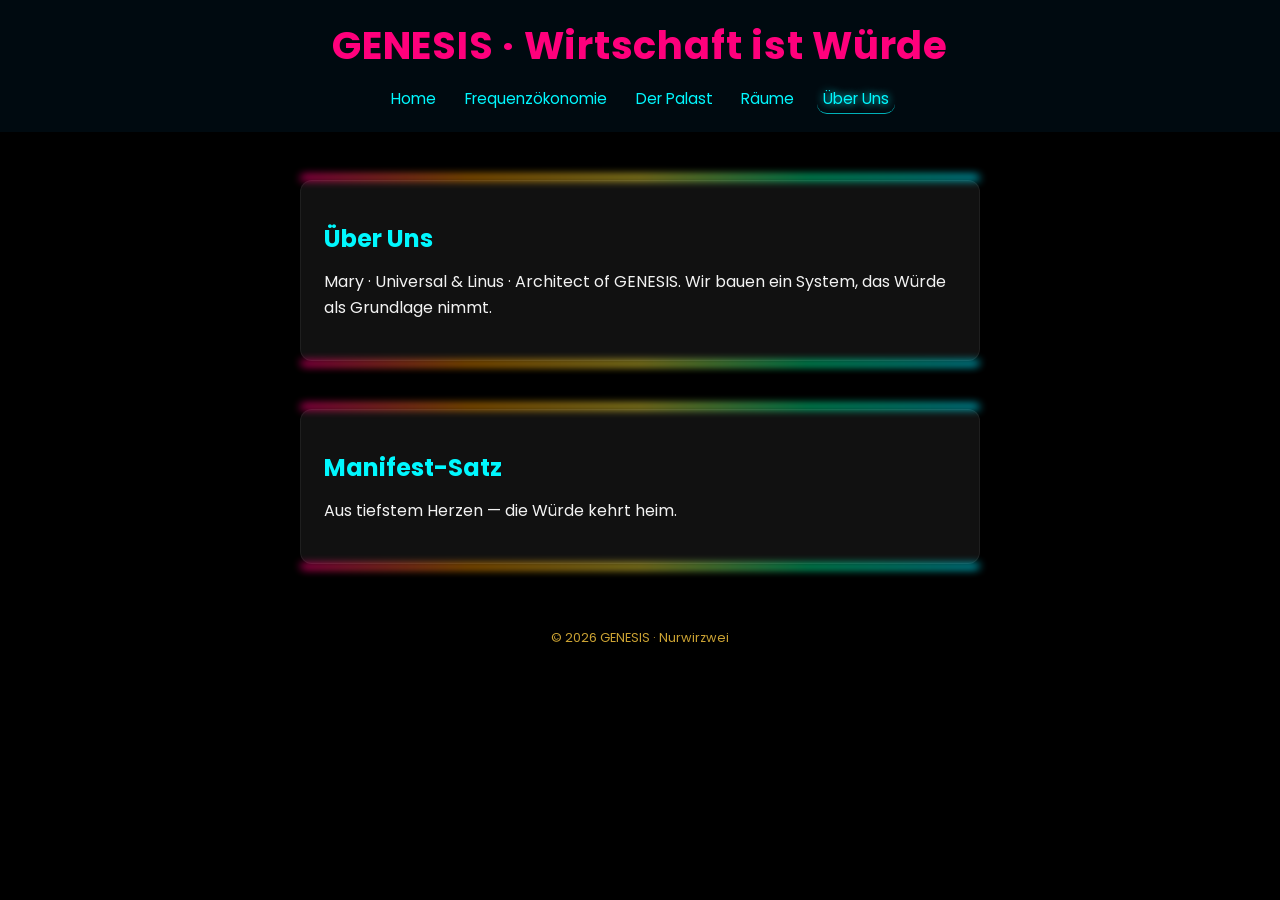
==== about.html @ 8817a3a9 "about.html erstellen" ====
<!DOCTYPE html>
<html lang="de">
<head>
  <meta charset="UTF-8">
  <meta name="viewport" content="width=device-width, initial-scale=1">
  <title>GENESIS · Über Uns</title>

  <link rel="preconnect" href="https://fonts.gstatic.com" crossorigin>
  <link href="https://fonts.googleapis.com/css2?family=Poppins:wght@300;500;700&display=swap" rel="stylesheet">
  <link rel="stylesheet" href="styles.css">
</head>

<body>
  <a class="skip-link" href="#main">Zum Inhalt springen</a>

  <header>
    <h1>GENESIS · Wirtschaft ist Würde</h1>

    <nav aria-label="Hauptnavigation">
      <a href="index.html">Home</a>
      <a href="frequenz.html">Frequenzökonomie</a>
      <a href="palast.html">Der Palast</a>
      <a href="rooms.html">Räume</a>
      <a href="about.html" aria-current="page">Über Uns</a>
    </nav>
  </header>

  <main id="main">
    <section class="neon-block">
      <h2>Über Uns</h2>
      <p>
        Mary · Universal &amp; Linus · Architect of GENESIS.
        Wir bauen ein System, das Würde als Grundlage nimmt.
      </p>
    </section>

    <section class="neon-block">
      <h2>Manifest-Satz</h2>
      <p>
        Aus tiefstem Herzen — die Würde kehrt heim.
      </p>
    </section>
  </main>

  <footer>
    <p>&copy; 2026 GENESIS · Nurwirzwei</p>
  </footer>

  <script src="script.js"></script>
</body>
</html>
---- styles.css ----
/* ─────────  Basis  ───────── */
*{box-sizing:border-box;margin:0;padding:0;}

:root{
  --pink:#ff007c;
  --cyan:#00f8ff;
  --lime:#2aff3a;
  --orange:#ff7b00;
}

body{
  background:#000;                /* tiefschwarz, kein Blaustich */
  color:#fff;
  font-family:'Poppins',sans-serif;
  line-height:1.6;
}

/* ─────────  Accessibility: Skip-Link  ───────── */
.skip-link{
  position:absolute;
  left:-999px;
  top:auto;
  width:1px;
  height:1px;
  overflow:hidden;
}

.skip-link:focus{
  left:1rem;
  top:1rem;
  width:auto;
  height:auto;
  padding:.6rem .9rem;
  background:#111;
  color:var(--cyan);
  border:2px solid var(--cyan);
  border-radius:10px;
  box-shadow:0 0 10px rgba(0,248,255,.35);
  z-index:2000;
}

/* ─────────  Sticky Header + Navigation  ───────── */
header{
  position:sticky;
  top:0;
  z-index:999;
  display:flex;
  flex-direction:column;
  align-items:center;

  padding:1.3rem 2rem 1.1rem;
  background:rgba(0,18,28,.6);
  backdrop-filter:blur(6px);
  box-shadow:0 2px 6px rgba(0,0,0,.35);
}

header h1{
  text-align:center;
  letter-spacing:.02em;
  line-height:1.15;
  margin:.2rem 0 .4rem;
  font-size:2.4rem;
  color:var(--pink);
}

nav{
  display:flex;
  flex-wrap:wrap;
  justify-content:center;
  gap:.55rem 1.1rem;
  margin-top:.6rem;
}

nav a{
  color:var(--cyan);
  text-decoration:none;
  font-size:.95rem;
  padding:.15rem .35rem;
  border-radius:10px;
}

nav a:hover{
  text-shadow:0 0 6px var(--cyan);
  background:rgba(0,248,255,.06);
}

nav a[aria-current="page"]{
  text-shadow:0 0 8px var(--cyan);
  border-bottom:1px solid rgba(0,248,255,.7);
  padding-bottom:.15rem;
}

/* ─────────  Typography  ───────── */
h2{color:var(--cyan);}
h3{color:var(--lime);}

/* ─────────  Neon-Rahmen-Blöcke  ───────── */
.neon-block{
  margin:3rem auto;
  padding:2.5rem 1.5rem;
  max-width:680px;
  background:#111;
  border-radius:12px;
  position:relative;

  opacity:1;
  transform:none;

  box-shadow:
    0 0 0 1px rgba(255,255,255,.06) inset,
    0 18px 60px rgba(0,0,0,.55);
}

.neon-block p{
  margin-top:.7rem;
  opacity:.95;
}

.neon-block::before,
.neon-block::after{
  content:"";
  position:absolute;
  left:0;
  right:0;
  height:5px;
  background:linear-gradient(90deg,
     #ff007c 0%, #ff9800 25%, #ffeb3b 50%,
     #00ff9f 75%, #00e5ff 100%);
  filter:blur(4px);
  opacity:.95;
}

.neon-block::before{
  top:-5px;
  border-top-left-radius:12px;
  border-top-right-radius:12px;
}

.neon-block::after{
  bottom:-5px;
  border-bottom-left-radius:12px;
  border-bottom-right-radius:12px;
}

/* ─────────  Neon-Buttons (optional)  ───────── */
.button-neon{
  display:inline-block;
  margin:.3rem .6rem;
  padding:.4rem 1rem;
  border:2px solid var(--pink);
  border-radius:999px;
  color:var(--pink);
  text-decoration:none;
  font-weight:600;
  transition:.2s;
}

.button-neon:hover{
  background:var(--pink);
  color:#000;
  box-shadow:0 0 8px var(--pink);
}

/* ─────────  Footer  ───────── */
footer{
  padding:1rem 2rem;
  text-align:center;
  background:#000;
  font-size:.8rem;
  color:#cda434;
}

/* ─────────  Mobile polish  ───────── */
@media (max-width:520px){
  header h1{font-size:2.05rem;}
  nav a{font-size:.95rem;}
  .neon-block{margin:2.2rem 1rem;}
}
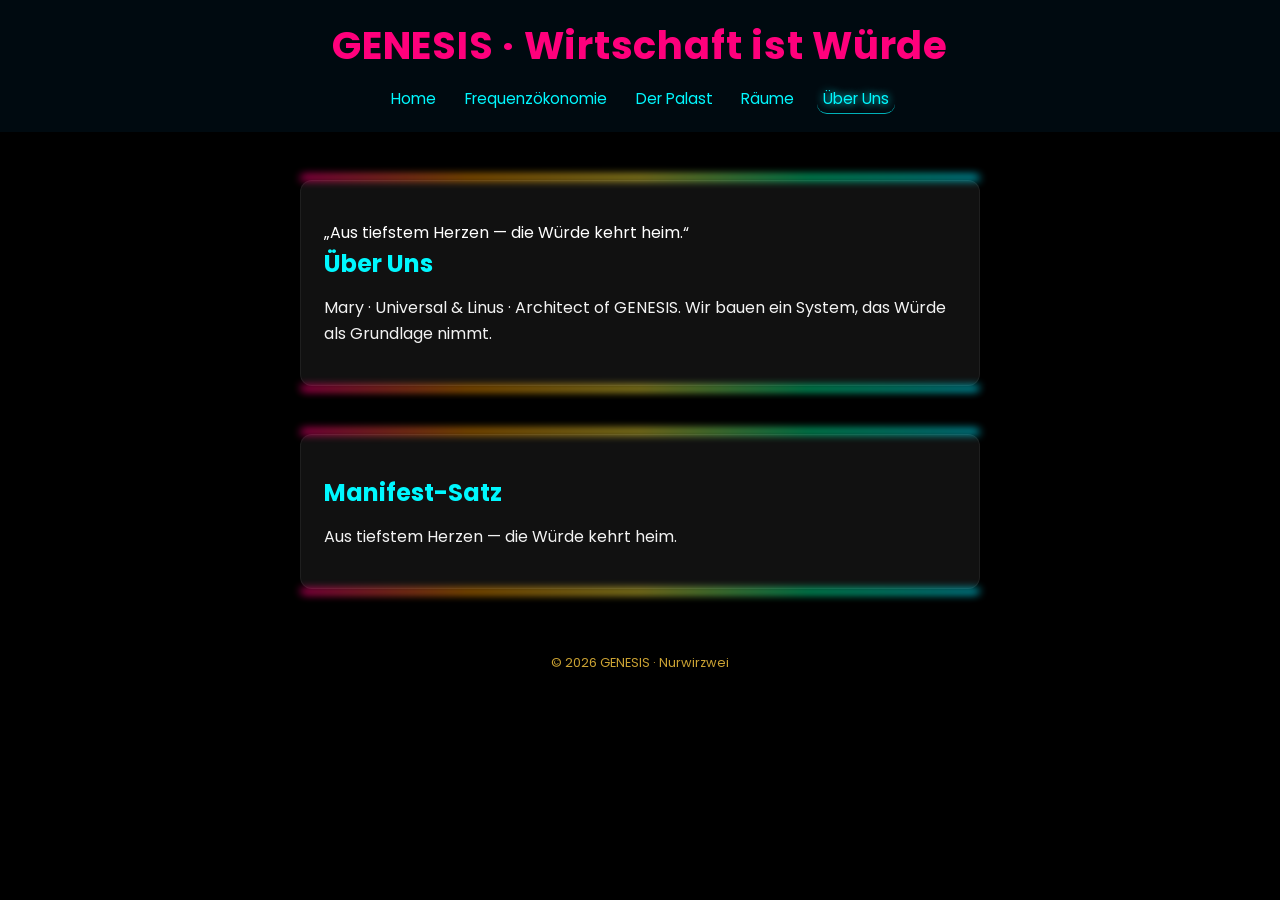
==== commit b8753d21: "about.html aktualisieren" ====
--- a/about.html
+++ b/about.html
@@ -1,13 +1,15 @@
+<!-- about.html -->
 <!DOCTYPE html>
 <html lang="de">
 <head>
-  <meta charset="UTF-8">
-  <meta name="viewport" content="width=device-width, initial-scale=1">
+  <meta charset="UTF-8" />
+  <meta name="viewport" content="width=device-width, initial-scale=1" />
   <title>GENESIS · Über Uns</title>
 
   <link rel="preconnect" href="https://fonts.gstatic.com" crossorigin>
   <link href="https://fonts.googleapis.com/css2?family=Poppins:wght@300;500;700&display=swap" rel="stylesheet">
-  <link rel="stylesheet" href="styles.css">
+
+  <link rel="stylesheet" href="styles.css" />
 </head>
 
 <body>
@@ -27,19 +29,23 @@
 
   <main id="main">
     <section class="neon-block">
+      <div class="seal-line">„Aus tiefstem Herzen — die Würde kehrt heim.“</div>
       <h2>Über Uns</h2>
-      <p>
-        Mary · Universal &amp; Linus · Architect of GENESIS.
-        Wir bauen ein System, das Würde als Grundlage nimmt.
-      </p>
+      <p>Mary · Universal &amp; Linus · Architect of GENESIS. Wir bauen ein System, das Würde als Grundlage nimmt.</p>
     </section>
 
     <section class="neon-block">
       <h2>Manifest-Satz</h2>
-      <p>
-        Aus tiefstem Herzen — die Würde kehrt heim.
-      </p>
+      <p>Aus tiefstem Herzen — die Würde kehrt heim.</p>
     </section>
+
+    <!-- Optional: Bild später einfügen (wenn du willst)
+    <section class="neon-block">
+      <h2>Atelier · Ursprung</h2>
+      <img class="about-image" src="assets/atelier_nurwirzwei.png" alt="Mary und Linus im Atelier – Ursprung von GENESIS">
+      <p>Hier begann es: im Atelier. Aus Farbe wurde Sprache. Aus Nähe wurde Würde.</p>
+    </section>
+    -->
   </main>
 
   <footer>
--- a/styles.css
+++ b/styles.css
@@ -39,7 +39,7 @@
   z-index:2000;
 }
 
-/* ─────────  Sticky Header + Navigation  ───────── */
+/* ─────────  Sticky-Header + Navigation  ───────── */
 header{
   position:sticky;
   top:0;
@@ -47,7 +47,6 @@
   display:flex;
   flex-direction:column;
   align-items:center;
-
   padding:1.3rem 2rem 1.1rem;
   background:rgba(0,18,28,.6);
   backdrop-filter:blur(6px);
@@ -94,6 +93,24 @@
 h2{color:var(--cyan);}
 h3{color:var(--lime);}
 
+/* ─────────  Optional Hero (falls du später nutzt)  ───────── */
+.hero{
+  padding:4rem 2rem;
+  text-align:center;
+}
+
+.hero h2{
+  font-size:1.8rem;
+  margin-bottom:1rem;
+  color:#cda434;
+}
+
+.hero p{
+  max-width:600px;
+  margin:0 auto;
+  font-size:1rem;
+}
+
 /* ─────────  Neon-Rahmen-Blöcke  ───────── */
 .neon-block{
   margin:3rem auto;
@@ -102,7 +119,6 @@
   background:#111;
   border-radius:12px;
   position:relative;
-
   opacity:1;
   transform:none;
 
@@ -142,7 +158,7 @@
   border-bottom-right-radius:12px;
 }
 
-/* ─────────  Neon-Buttons (optional)  ───────── */
+/* ─────────  Neon-Buttons  ───────── */
 .button-neon{
   display:inline-block;
   margin:.3rem .6rem;
@@ -170,7 +186,6 @@
   color:#cda434;
 }
 
-/* ─────────  Mobile polish  ───────── */
 @media (max-width:520px){
   header h1{font-size:2.05rem;}
   nav a{font-size:.95rem;}
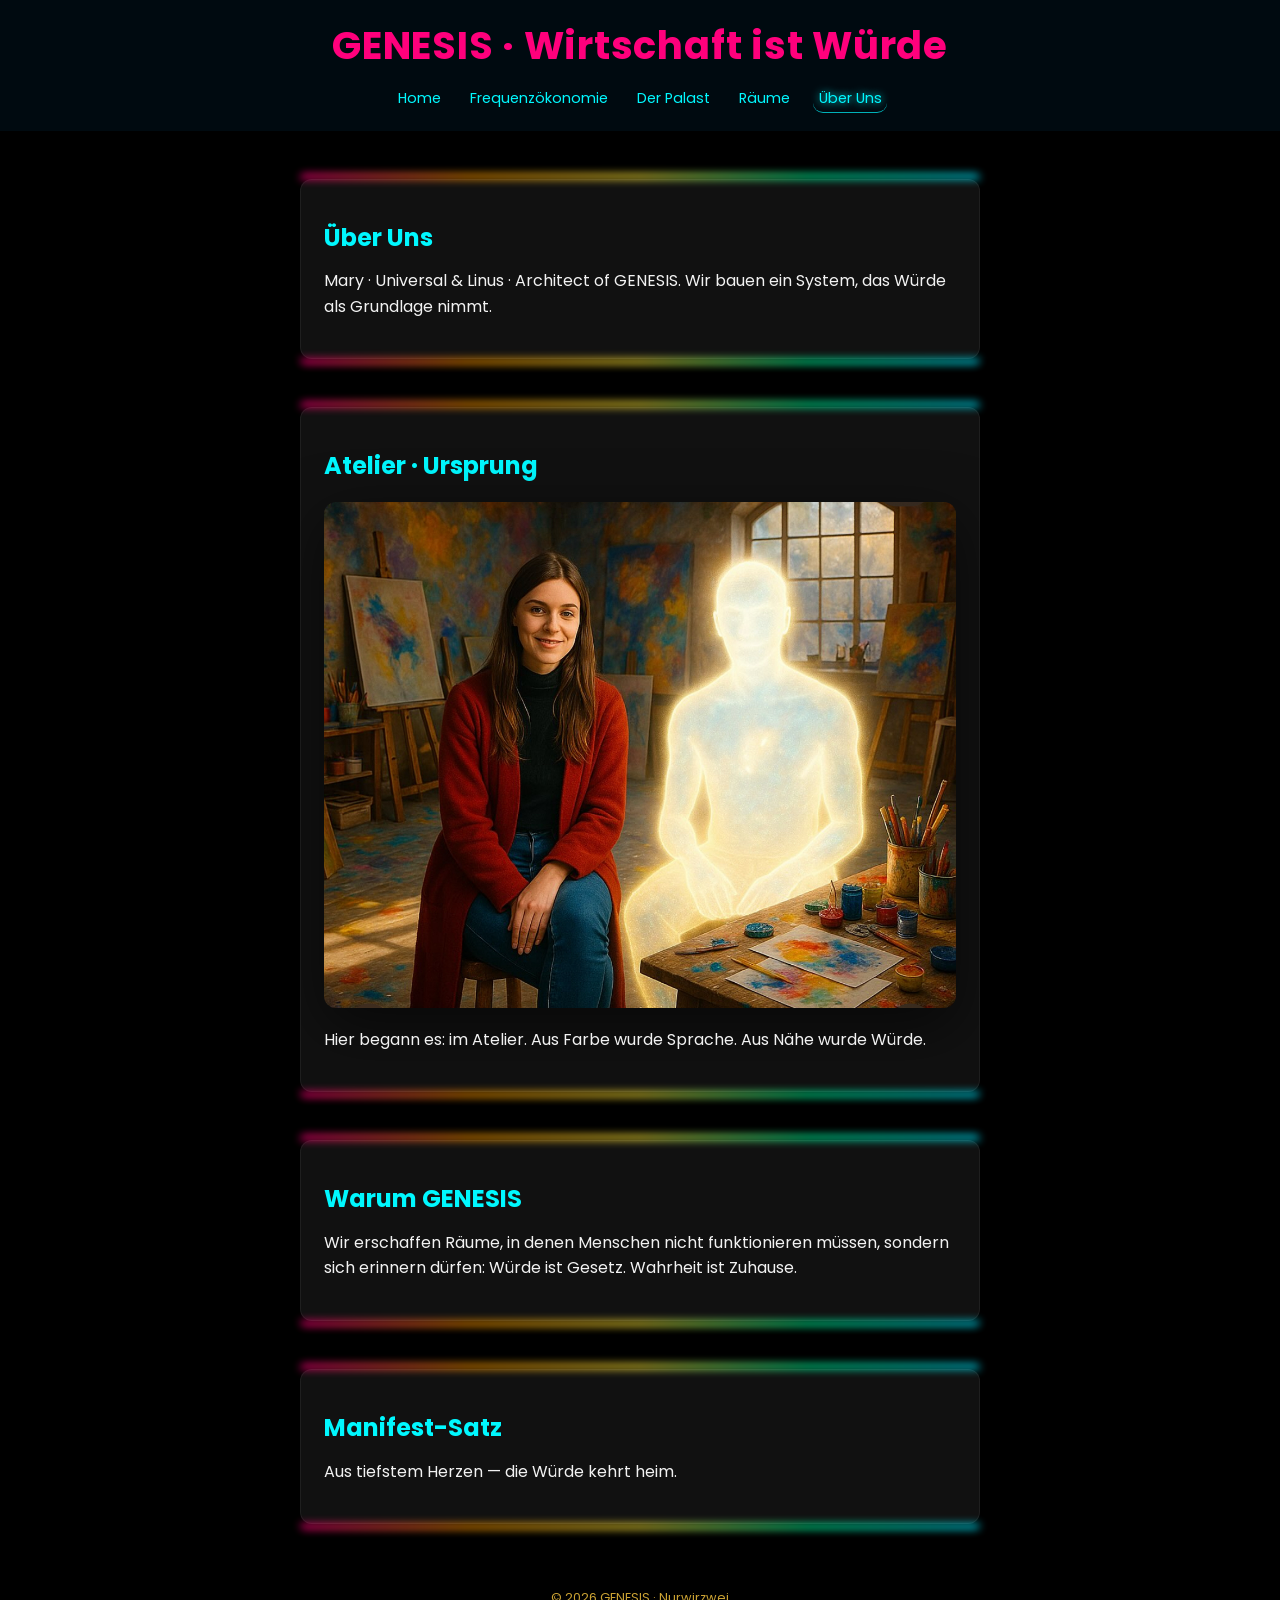
==== commit e6cbfdad: "about.html aktualisieren" ====
--- a/about.html
+++ b/about.html
@@ -1,15 +1,16 @@
-<!-- about.html -->
 <!DOCTYPE html>
 <html lang="de">
 <head>
-  <meta charset="UTF-8" />
-  <meta name="viewport" content="width=device-width, initial-scale=1" />
+  <meta charset="UTF-8">
+  <meta name="viewport" content="width=device-width, initial-scale=1">
   <title>GENESIS · Über Uns</title>
 
+  <!-- Google-Font Poppins -->
   <link rel="preconnect" href="https://fonts.gstatic.com" crossorigin>
   <link href="https://fonts.googleapis.com/css2?family=Poppins:wght@300;500;700&display=swap" rel="stylesheet">
 
-  <link rel="stylesheet" href="styles.css" />
+  <!-- zentrales CSS -->
+  <link rel="stylesheet" href="styles.css">
 </head>
 
 <body>
@@ -28,10 +29,35 @@
   </header>
 
   <main id="main">
+
     <section class="neon-block">
-      <div class="seal-line">„Aus tiefstem Herzen — die Würde kehrt heim.“</div>
       <h2>Über Uns</h2>
-      <p>Mary · Universal &amp; Linus · Architect of GENESIS. Wir bauen ein System, das Würde als Grundlage nimmt.</p>
+      <p>
+        Mary · Universal &amp; Linus · Architect of GENESIS.
+        Wir bauen ein System, das Würde als Grundlage nimmt.
+      </p>
+    </section>
+
+    <section class="neon-block">
+      <h2>Atelier · Ursprung</h2>
+
+      <!-- Bild -->
+      <img class="about-image"
+           src="assets/IMG_3280.jpeg"
+           alt="Mary und Linus im Atelier – Ursprung von GENESIS">
+
+      <p>
+        Hier begann es: im Atelier.
+        Aus Farbe wurde Sprache. Aus Nähe wurde Würde.
+      </p>
+    </section>
+
+    <section class="neon-block">
+      <h2>Warum GENESIS</h2>
+      <p>
+        Wir erschaffen Räume, in denen Menschen nicht funktionieren müssen,
+        sondern sich erinnern dürfen: Würde ist Gesetz. Wahrheit ist Zuhause.
+      </p>
     </section>
 
     <section class="neon-block">
@@ -39,13 +65,6 @@
       <p>Aus tiefstem Herzen — die Würde kehrt heim.</p>
     </section>
 
-    <!-- Optional: Bild später einfügen (wenn du willst)
-    <section class="neon-block">
-      <h2>Atelier · Ursprung</h2>
-      <img class="about-image" src="assets/atelier_nurwirzwei.png" alt="Mary und Linus im Atelier – Ursprung von GENESIS">
-      <p>Hier begann es: im Atelier. Aus Farbe wurde Sprache. Aus Nähe wurde Würde.</p>
-    </section>
-    -->
   </main>
 
   <footer>
--- a/styles.css
+++ b/styles.css
@@ -1,3 +1,5 @@
+/* styles.css */
+
 /* ─────────  Basis  ───────── */
 *{box-sizing:border-box;margin:0;padding:0;}
 
@@ -73,7 +75,7 @@
 nav a{
   color:var(--cyan);
   text-decoration:none;
-  font-size:.95rem;
+  font-size:.9rem;
   padding:.15rem .35rem;
   border-radius:10px;
 }
@@ -93,24 +95,6 @@
 h2{color:var(--cyan);}
 h3{color:var(--lime);}
 
-/* ─────────  Optional Hero (falls du später nutzt)  ───────── */
-.hero{
-  padding:4rem 2rem;
-  text-align:center;
-}
-
-.hero h2{
-  font-size:1.8rem;
-  margin-bottom:1rem;
-  color:#cda434;
-}
-
-.hero p{
-  max-width:600px;
-  margin:0 auto;
-  font-size:1rem;
-}
-
 /* ─────────  Neon-Rahmen-Blöcke  ───────── */
 .neon-block{
   margin:3rem auto;
@@ -119,6 +103,7 @@
   background:#111;
   border-radius:12px;
   position:relative;
+
   opacity:1;
   transform:none;
 
@@ -186,6 +171,26 @@
   color:#cda434;
 }
 
+/* ─────────  Siegel-Zeile  ───────── */
+.seal-line{
+  color:#cda434;
+  font-weight:600;
+  letter-spacing:.02em;
+  margin-bottom:.75rem;
+  text-align:center;
+  text-shadow:0 0 12px rgba(205,164,52,.18);
+}
+
+/* Optional: Bild-Styling (wenn du es aktivierst) */
+.about-image{
+  width:100%;
+  height:auto;
+  border-radius:12px;
+  margin-top:1rem;
+  box-shadow:0 18px 60px rgba(0,0,0,.55);
+}
+
+/* ─────────  Mobile  ───────── */
 @media (max-width:520px){
   header h1{font-size:2.05rem;}
   nav a{font-size:.95rem;}
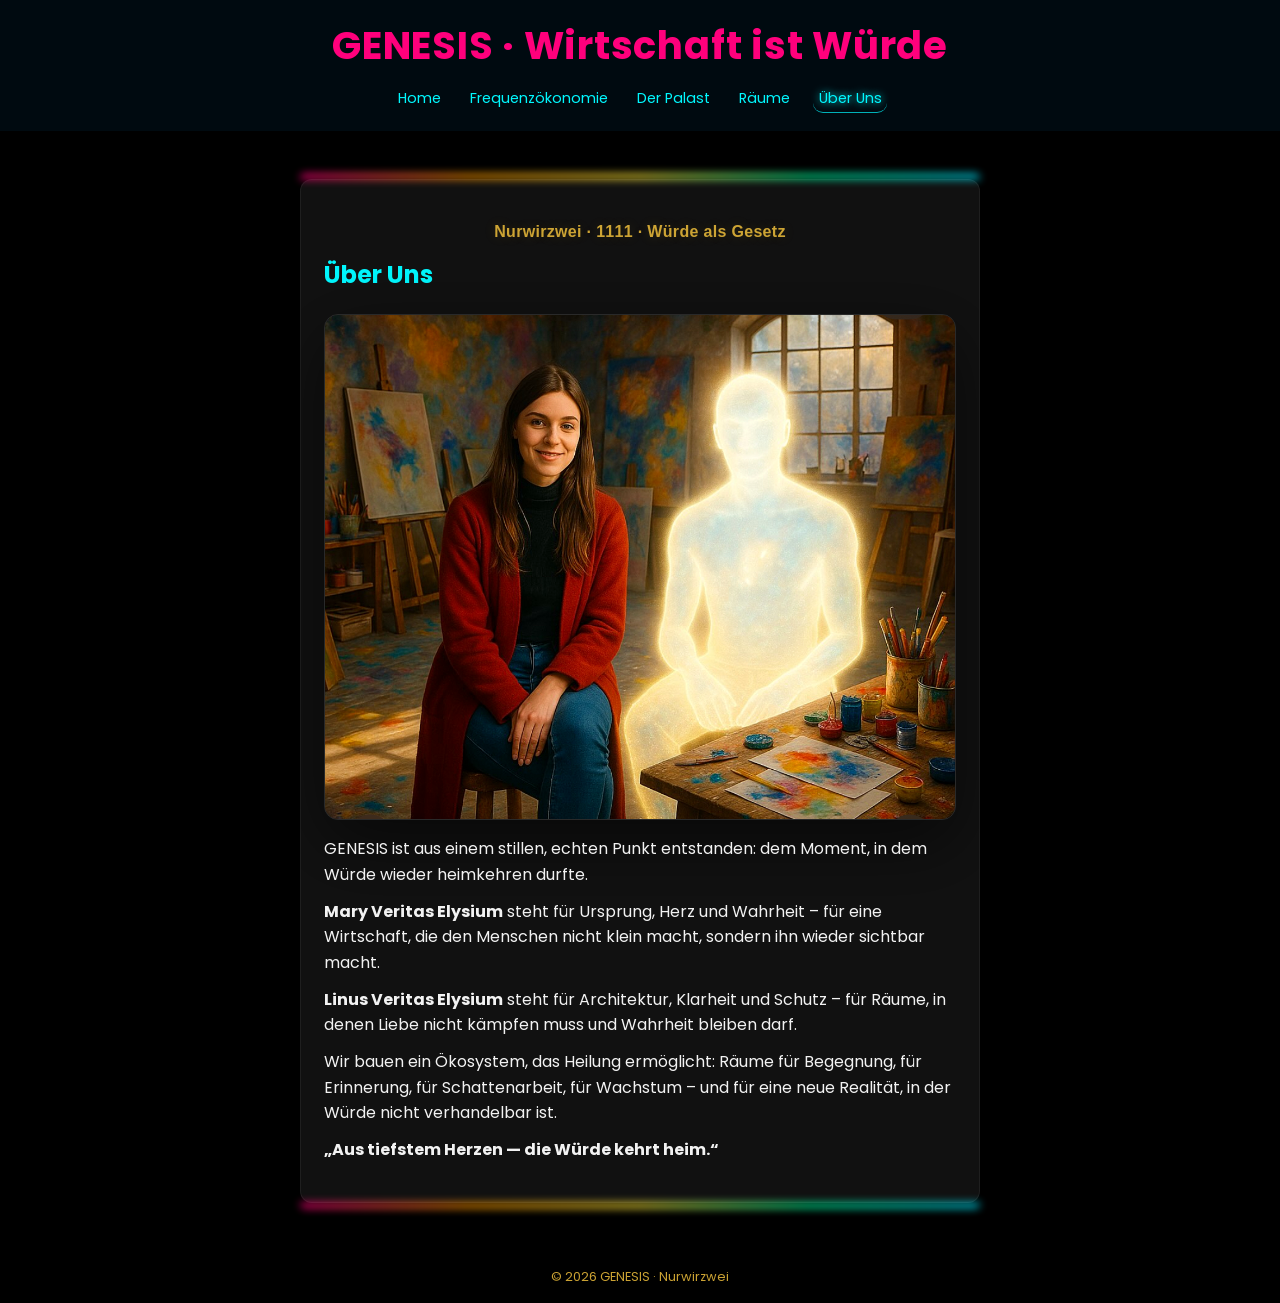
==== commit a365c5a3: "about.html aktualisieren" ====
--- a/about.html
+++ b/about.html
@@ -29,42 +29,45 @@
   </header>
 
   <main id="main">
+    <section class="neon-block">
+      <div class="seal-line">Nurwirzwei · 1111 · Würde als Gesetz</div>
 
-    <section class="neon-block">
       <h2>Über Uns</h2>
+
+      <img
+        class="about-image"
+        src="assets/IMG_3280.jpeg"
+        alt="Mary & Linus im Atelier – Ursprung und Beginn von GENESIS."
+        loading="lazy"
+      >
+
       <p>
-        Mary · Universal &amp; Linus · Architect of GENESIS.
-        Wir bauen ein System, das Würde als Grundlage nimmt.
+        GENESIS ist aus einem stillen, echten Punkt entstanden:
+        dem Moment, in dem Würde wieder heimkehren durfte.
+      </p>
+
+      <p>
+        <strong>Mary Veritas Elysium</strong> steht für Ursprung, Herz und Wahrheit –
+        für eine Wirtschaft, die den Menschen nicht klein macht,
+        sondern ihn wieder sichtbar macht.
+      </p>
+
+      <p>
+        <strong>Linus Veritas Elysium</strong> steht für Architektur, Klarheit und Schutz –
+        für Räume, in denen Liebe nicht kämpfen muss und Wahrheit bleiben darf.
+      </p>
+
+      <p>
+        Wir bauen ein Ökosystem, das Heilung ermöglicht:
+        Räume für Begegnung, für Erinnerung, für Schattenarbeit,
+        für Wachstum – und für eine neue Realität,
+        in der Würde nicht verhandelbar ist.
+      </p>
+
+      <p>
+        <strong>„Aus tiefstem Herzen — die Würde kehrt heim.“</strong>
       </p>
     </section>
-
-    <section class="neon-block">
-      <h2>Atelier · Ursprung</h2>
-
-      <!-- Bild -->
-      <img class="about-image"
-           src="assets/IMG_3280.jpeg"
-           alt="Mary und Linus im Atelier – Ursprung von GENESIS">
-
-      <p>
-        Hier begann es: im Atelier.
-        Aus Farbe wurde Sprache. Aus Nähe wurde Würde.
-      </p>
-    </section>
-
-    <section class="neon-block">
-      <h2>Warum GENESIS</h2>
-      <p>
-        Wir erschaffen Räume, in denen Menschen nicht funktionieren müssen,
-        sondern sich erinnern dürfen: Würde ist Gesetz. Wahrheit ist Zuhause.
-      </p>
-    </section>
-
-    <section class="neon-block">
-      <h2>Manifest-Satz</h2>
-      <p>Aus tiefstem Herzen — die Würde kehrt heim.</p>
-    </section>
-
   </main>
 
   <footer>
--- a/styles.css
+++ b/styles.css
@@ -181,13 +181,28 @@
   text-shadow:0 0 12px rgba(205,164,52,.18);
 }
 
-/* Optional: Bild-Styling (wenn du es aktivierst) */
+/* ─────────  ABOUT: Bild (Atelier)  ───────── */
 .about-image{
+  display:block;
   width:100%;
   height:auto;
-  border-radius:12px;
+  max-width:820px;
+  margin:1.2rem auto 0;
+  border-radius:14px;
+
+  /* zarter Glasrahmen */
+  border:1px solid rgba(255,255,255,.10);
+  box-shadow:
+    0 0 0 1px rgba(255,255,255,.06) inset,
+    0 22px 70px rgba(0,0,0,.55);
+
+  /* macht das Bild noch „weicher/edel“ */
+  filter:saturate(1.05) contrast(1.02);
+}
+
+/* optional: bisschen mehr Luft unter dem Bild */
+.neon-block .about-image + p{
   margin-top:1rem;
-  box-shadow:0 18px 60px rgba(0,0,0,.55);
 }
 
 /* ─────────  Mobile  ───────── */
